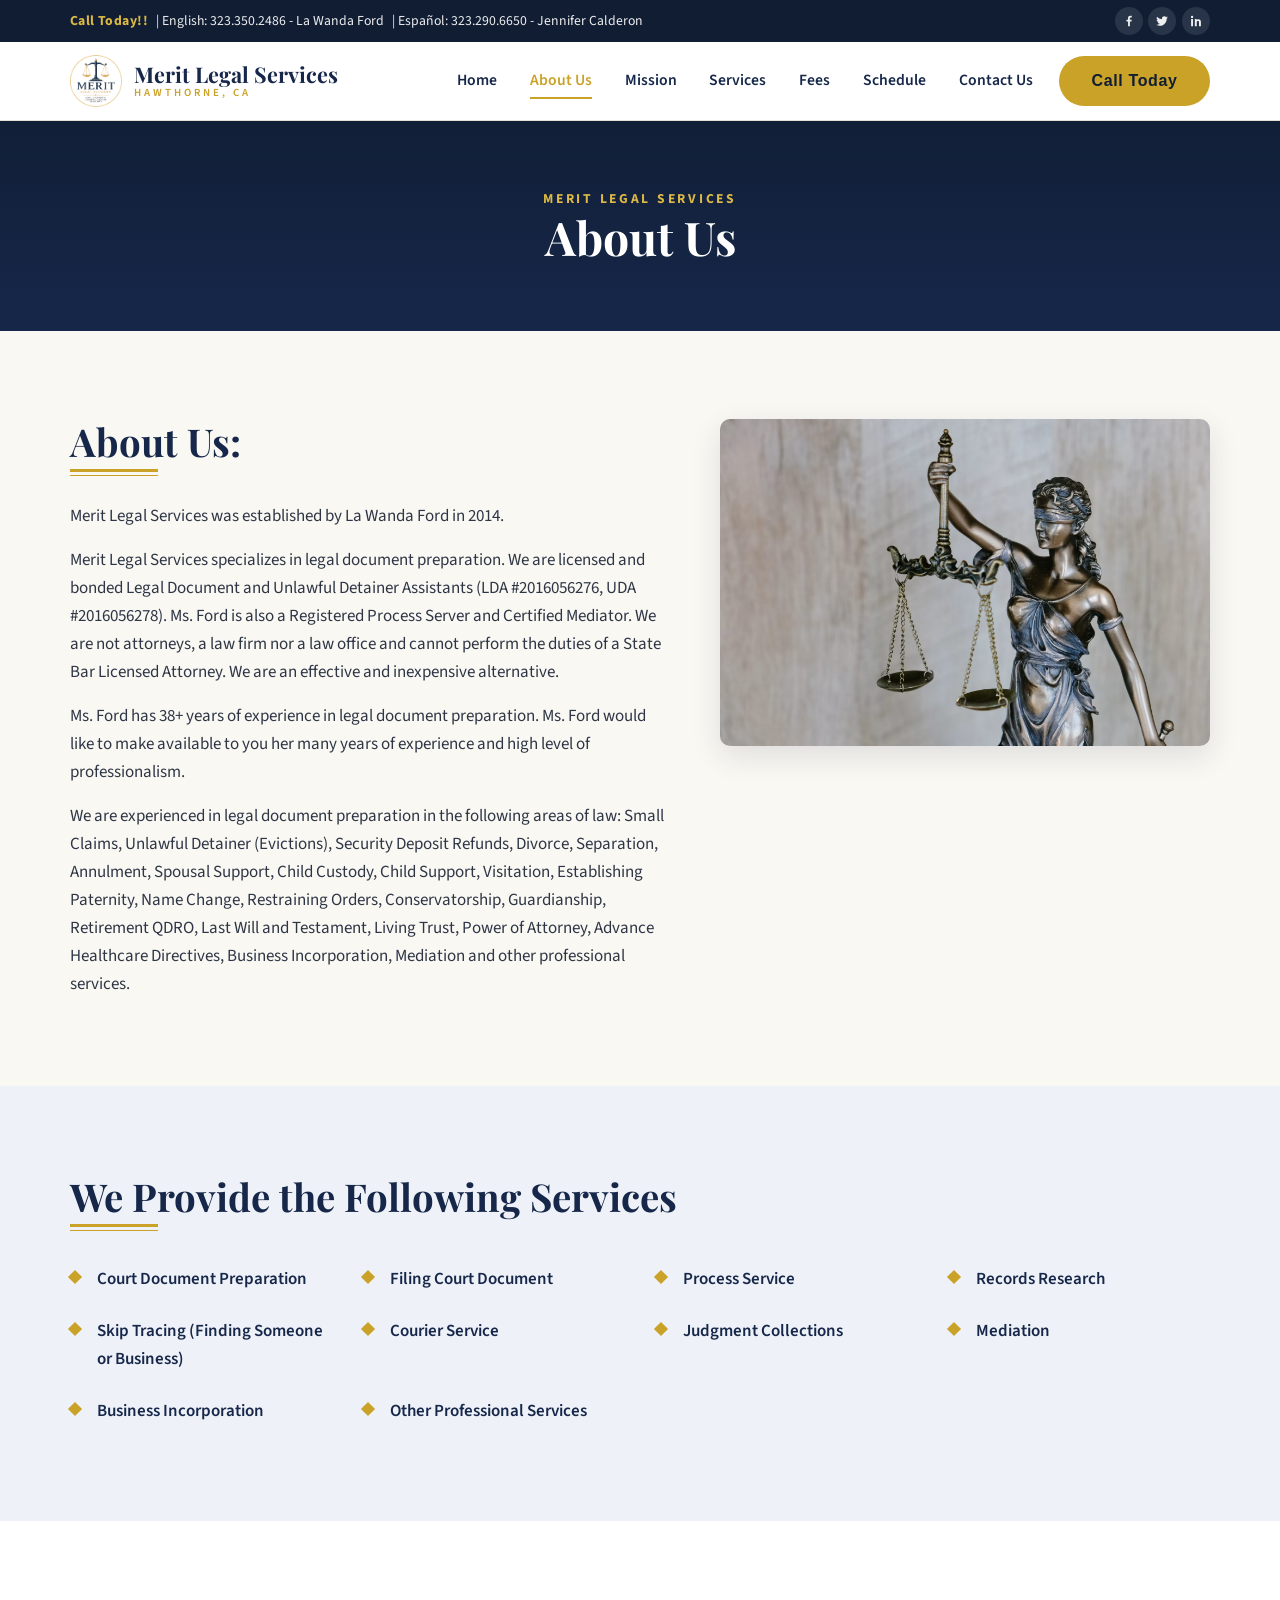
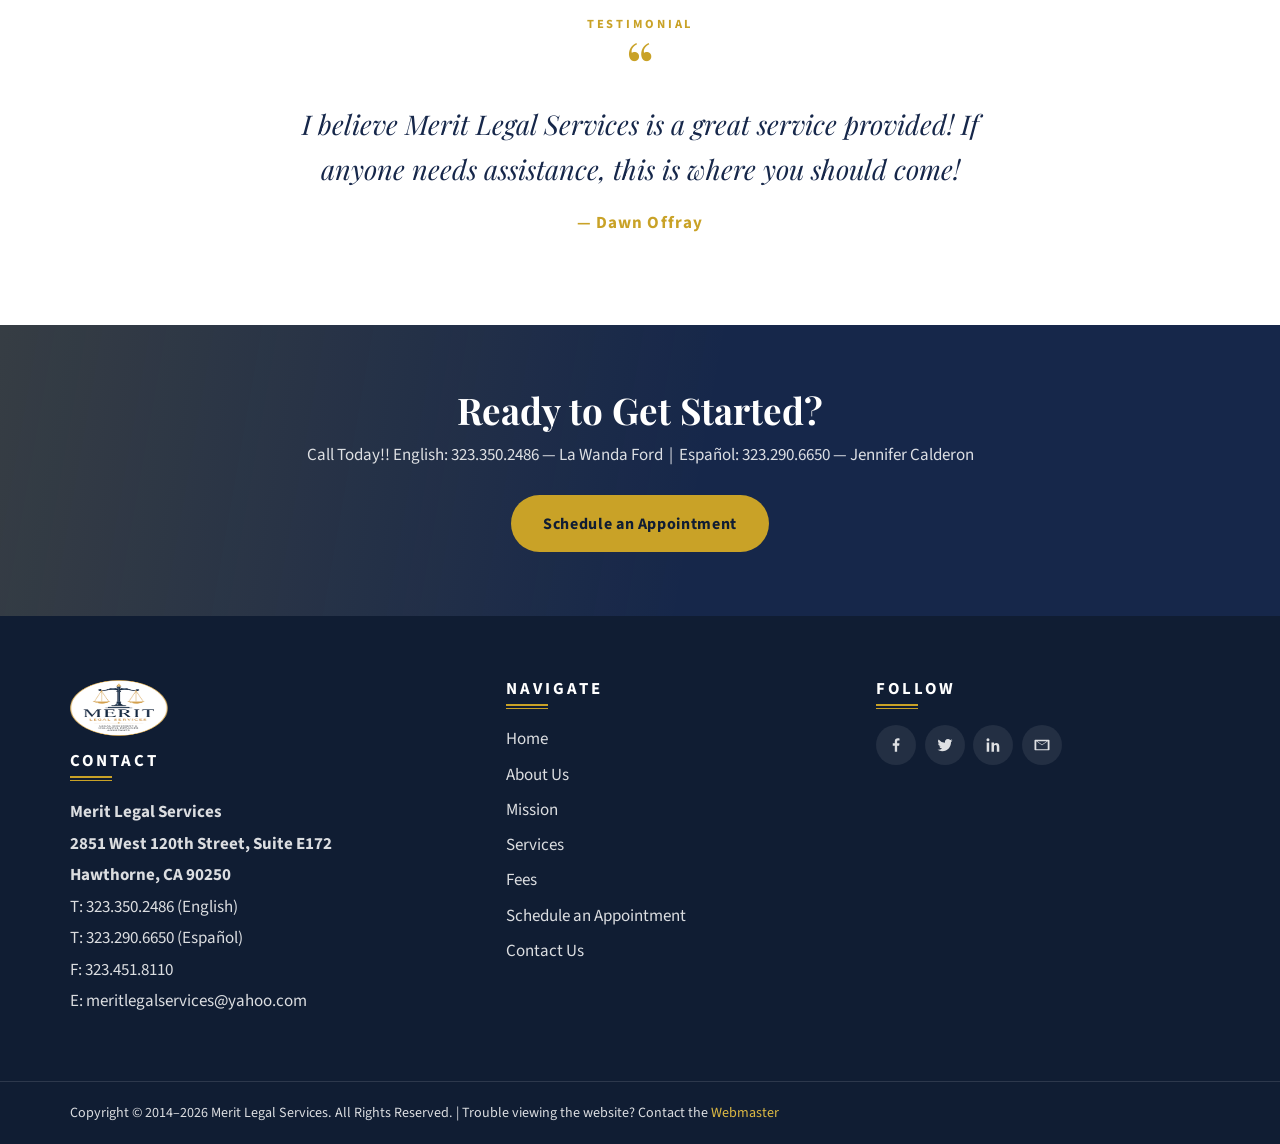
==== about-us.html @ 468475e6 "Add files via upload" ====
<!DOCTYPE html>
<html lang="en">
<head>
  <meta charset="UTF-8">
  <meta name="viewport" content="width=device-width, initial-scale=1.0">
  <title>About Us | Merit Legal Services</title>
  <meta name="description" content="Established by La Wanda Ford in 2014, Merit Legal Services specializes in legal document preparation as licensed and bonded Legal Document and Unlawful Detainer Assistants in Hawthorne, CA.">
  <link rel="canonical" href="https://www.meritlegalservices.com/about-us.html">
  <meta name="theme-color" content="#16274a">

  <!-- Open Graph / social sharing -->
  <meta property="og:type" content="website">
  <meta property="og:site_name" content="Merit Legal Services">
  <meta property="og:title" content="About Us | Merit Legal Services">
  <meta property="og:description" content="Established by La Wanda Ford in 2014, Merit Legal Services specializes in legal document preparation as licensed and bonded Legal Document and Unlawful Detainer Assistants in Hawthorne, CA.">
  <meta property="og:url" content="https://www.meritlegalservices.com/about-us.html">
  <meta property="og:image" content="https://www.meritlegalservices.com/assets/images/logo.png">
  <meta name="twitter:card" content="summary">
  <meta name="twitter:title" content="About Us | Merit Legal Services">
  <meta name="twitter:description" content="Established by La Wanda Ford in 2014, Merit Legal Services specializes in legal document preparation as licensed and bonded Legal Document and Unlawful Detainer Assistants in Hawthorne, CA.">
  <meta name="twitter:image" content="https://www.meritlegalservices.com/assets/images/logo.png">

  <!-- Icons -->
  <link rel="icon" type="image/png" href="assets/images/favicon.png">
  <link rel="apple-touch-icon" href="assets/images/apple-touch-icon.png">

  <!-- Fonts & styles -->
  <link rel="preconnect" href="https://fonts.googleapis.com">
  <link rel="preconnect" href="https://fonts.gstatic.com" crossorigin>
  <link href="https://fonts.googleapis.com/css2?family=Playfair+Display:ital,wght@0,600;0,700;1,600&amp;family=Source+Sans+3:wght@400;600;700&amp;display=swap" rel="stylesheet">
  <link rel="stylesheet" href="css/style.css">
</head>
<body>
  <a class="skip-link" href="#main">Skip to main content</a>

  <!-- ======= Top bar ======= -->
  <div class="topbar">
    <div class="container">
      <div class="topbar-call">
        <strong>Call Today!!</strong>
        <span>| English: <a href="tel:+13233502486">323.350.2486</a> - La Wanda Ford</span>
        <span>| Espa&ntilde;ol: <a href="tel:+13232906650">323.290.6650</a> - Jennifer Calderon</span>
      </div>
      <div class="topbar-social">
        <a href="https://www.facebook.com/meritlegalservices" target="_blank" rel="noopener" aria-label="Facebook">
          <svg viewBox="0 0 24 24" aria-hidden="true"><path d="M13.5 21v-8h2.7l.4-3.2h-3.1V7.7c0-.9.3-1.6 1.7-1.6h1.5V3.2c-.3 0-1.2-.2-2.3-.2-2.4 0-4 1.4-4 4.1v2.7H7.7V13h2.7v8h3.1z"/></svg>
        </a>
        <a href="https://twitter.com/MeritLegalServ" target="_blank" rel="noopener" aria-label="Twitter">
          <svg viewBox="0 0 24 24" aria-hidden="true"><path d="M22 5.9c-.7.3-1.5.6-2.3.7.8-.5 1.5-1.3 1.8-2.3-.8.5-1.7.8-2.6 1a4.1 4.1 0 0 0-7 3.7A11.6 11.6 0 0 1 3.4 4.7a4.1 4.1 0 0 0 1.3 5.5c-.7 0-1.3-.2-1.9-.5v.1c0 2 1.4 3.6 3.3 4a4.1 4.1 0 0 1-1.8.1 4.1 4.1 0 0 0 3.8 2.8A8.2 8.2 0 0 1 2 18.4a11.6 11.6 0 0 0 6.3 1.8c7.5 0 11.7-6.3 11.7-11.7v-.5c.8-.6 1.5-1.3 2-2.1z"/></svg>
        </a>
        <a href="https://www.linkedin.com/pub/merit-legal-services-inc/91/42/250" target="_blank" rel="noopener" aria-label="LinkedIn">
          <svg viewBox="0 0 24 24" aria-hidden="true"><path d="M6.9 8.6H3.6V21h3.3V8.6zM5.3 3a2 2 0 1 0 0 4 2 2 0 0 0 0-4zM20.4 13.9c0-3.2-1.7-4.7-4-4.7-1.8 0-2.7 1-3.1 1.7V8.6H10V21h3.3v-6.5c0-1.5.7-2.4 2-2.4 1.2 0 1.8.8 1.8 2.4V21h3.3v-7.1z"/></svg>
        </a>
      </div>
    </div>
  </div>
  <!-- ======= Header / Nav ======= -->
  <header class="site-header">
    <div class="container nav-wrap">
      <a class="brand" href="index.html">
        <img src="assets/images/logo.png" alt="Merit Legal Services logo" width="49" height="50">
        <span class="brand-name">Merit Legal Services<span>Hawthorne, CA</span></span>
      </a>
      <button class="nav-toggle" aria-expanded="false" aria-controls="site-nav" aria-label="Open menu">
        <span class="bar"></span><span class="bar"></span><span class="bar"></span>
      </button>
      <nav class="main-nav" id="site-nav" aria-label="Main navigation">
        <ul>
          <li><a href="index.html">Home</a></li>
          <li><a href="about-us.html" class="active" aria-current="page">About Us</a></li>
          <li><a href="mission.html">Mission</a></li>
          <li><a href="services.html">Services</a></li>
          <li><a href="merit-legal-services.html">Fees</a></li>
          <li><a href="schedule.html">Schedule</a></li>
          <li><a href="contact-us.html">Contact Us</a></li>
          <li><button class="btn btn-gold nav-cta" data-open-modal="call-modal" type="button">Call Today</button></li>
        </ul>
      </nav>
    </div>
    <div class="nav-scrim" aria-hidden="true"></div>
  </header>

  <main id="main">
    <section class="page-hero">
      <div class="container">
        <p class="crumb">Merit Legal Services</p>
        <h1>About Us</h1>
      </div>
    </section>

    <section class="section">
      <div class="container split">
        <div class="content reveal">
          <h2 class="section-title">About Us:</h2>
          <p>Merit Legal Services was established by La Wanda Ford in 2014.</p>
          <p>Merit Legal Services specializes in legal document preparation. We are licensed and bonded Legal Document and Unlawful Detainer Assistants (LDA #2016056276, UDA #2016056278). Ms. Ford is also a Registered Process Server and Certified Mediator. We are not attorneys, a law firm nor a law office and cannot perform the duties of a State Bar Licensed Attorney. We are an effective and inexpensive alternative.</p>
          <p>Ms. Ford has 38+ years of experience in legal document preparation. Ms. Ford would like to make available to you her many years of experience and high level of professionalism.</p>
          <p>We are experienced in legal document preparation in the following areas of law: Small Claims, Unlawful Detainer (Evictions), Security Deposit Refunds, Divorce, Separation, Annulment, Spousal Support, Child Custody, Child Support, Visitation, Establishing Paternity, Name Change, Restraining Orders, Conservatorship, Guardianship, Retirement QDRO, Last Will and Testament, Living Trust, Power of Attorney, Advance Healthcare Directives, Business Incorporation, Mediation and other professional services.</p>
        </div>
        <div class="split-media reveal">
          <img src="assets/images/coverimage.avif" alt="Merit Legal Services office" loading="lazy">
        </div>
      </div>
    </section>

    <section class="section tinted">
      <div class="container reveal">
        <h2 class="section-title">We Provide the Following Services</h2>
        <ul class="service-list">
          <li>Court Document Preparation</li>
          <li>Filing Court Document</li>
          <li>Process Service</li>
          <li>Records Research</li>
          <li>Skip Tracing (Finding Someone or Business)</li>
          <li>Courier Service</li>
          <li>Judgment Collections</li>
          <li>Mediation</li>
          <li>Business Incorporation</li>
          <li>Other Professional Services</li>
        </ul>
      </div>
    </section>

    <section class="section white">
      <div class="container">
        <div class="testimonial reveal">
          <span class="eyebrow">Testimonial</span>
          <span class="quote-mark" aria-hidden="true">&ldquo;</span>
          <blockquote>I believe Merit Legal Services is a great service provided! If anyone needs assistance, this is where you should come!</blockquote>
          <cite>&mdash; Dawn Offray</cite>
        </div>
      </div>
    </section>

    <section class="cta-band">
      <div class="container reveal">
        <h2>Ready to Get Started?</h2>
        <p>Call Today!! English: 323.350.2486 &mdash; La Wanda Ford &nbsp;|&nbsp; Espa&ntilde;ol: 323.290.6650 &mdash; Jennifer Calderon</p>
        <a class="btn btn-gold" href="schedule.html">Schedule an Appointment</a>
      </div>
    </section>
  </main>

  <!-- ======= Footer ======= -->
  <footer class="site-footer">
    <div class="container footer-main">
      <div class="footer-brand">
        <img src="assets/images/logo.png" alt="Merit Legal Services logo" loading="lazy" width="98" height="100">
        <h3>Contact</h3>
        <address>
          <strong>Merit Legal Services<br>
          2851 West 120th Street, Suite E172<br>
          Hawthorne, CA 90250</strong><br>
          T: <a href="tel:+13233502486">323.350.2486</a> (English)<br>
          T: <a href="tel:+13232906650">323.290.6650</a> (Espa&ntilde;ol)<br>
          F: 323.451.8110<br>
          E: <a href="mailto:meritlegalservices@yahoo.com">meritlegalservices@yahoo.com</a>
        </address>
      </div>
      <div class="footer-nav">
        <h3>Navigate</h3>
        <ul>
          <li><a href="index.html">Home</a></li>
          <li><a href="about-us.html">About Us</a></li>
          <li><a href="mission.html">Mission</a></li>
          <li><a href="services.html">Services</a></li>
          <li><a href="merit-legal-services.html">Fees</a></li>
          <li><a href="schedule.html">Schedule an Appointment</a></li>
          <li><a href="contact-us.html">Contact Us</a></li>
        </ul>
      </div>
      <div>
        <h3>Follow</h3>
        <div class="footer-social">
          <a href="https://www.facebook.com/meritlegalservices" target="_blank" rel="noopener" aria-label="Facebook">
            <svg viewBox="0 0 24 24" aria-hidden="true"><path d="M13.5 21v-8h2.7l.4-3.2h-3.1V7.7c0-.9.3-1.6 1.7-1.6h1.5V3.2c-.3 0-1.2-.2-2.3-.2-2.4 0-4 1.4-4 4.1v2.7H7.7V13h2.7v8h3.1z"/></svg>
          </a>
          <a href="https://twitter.com/MeritLegalServ" target="_blank" rel="noopener" aria-label="Twitter">
            <svg viewBox="0 0 24 24" aria-hidden="true"><path d="M22 5.9c-.7.3-1.5.6-2.3.7.8-.5 1.5-1.3 1.8-2.3-.8.5-1.7.8-2.6 1a4.1 4.1 0 0 0-7 3.7A11.6 11.6 0 0 1 3.4 4.7a4.1 4.1 0 0 0 1.3 5.5c-.7 0-1.3-.2-1.9-.5v.1c0 2 1.4 3.6 3.3 4a4.1 4.1 0 0 1-1.8.1 4.1 4.1 0 0 0 3.8 2.8A8.2 8.2 0 0 1 2 18.4a11.6 11.6 0 0 0 6.3 1.8c7.5 0 11.7-6.3 11.7-11.7v-.5c.8-.6 1.5-1.3 2-2.1z"/></svg>
          </a>
          <a href="https://www.linkedin.com/pub/merit-legal-services-inc/91/42/250" target="_blank" rel="noopener" aria-label="LinkedIn">
            <svg viewBox="0 0 24 24" aria-hidden="true"><path d="M6.9 8.6H3.6V21h3.3V8.6zM5.3 3a2 2 0 1 0 0 4 2 2 0 0 0 0-4zM20.4 13.9c0-3.2-1.7-4.7-4-4.7-1.8 0-2.7 1-3.1 1.7V8.6H10V21h3.3v-6.5c0-1.5.7-2.4 2-2.4 1.2 0 1.8.8 1.8 2.4V21h3.3v-7.1z"/></svg>
          </a>
          <a href="mailto:meritlegalservices@yahoo.com" aria-label="Email">
            <svg viewBox="0 0 24 24" aria-hidden="true"><path d="M3 5h18a1 1 0 0 1 1 1v12a1 1 0 0 1-1 1H3a1 1 0 0 1-1-1V6a1 1 0 0 1 1-1zm9 7.3L4.4 7v10.6h15.2V7L12 12.3zM5.6 7l6.4 4.4L18.4 7H5.6z"/></svg>
          </a>
        </div>
      </div>
    </div>
    <div class="footer-bottom">
      <div class="container">
        <p>Copyright &copy; 2014&ndash;<span data-current-year>2026</span> Merit Legal Services. All Rights Reserved. |
           Trouble viewing the website? Contact the <a href="mailto:meritlegalservices.webmaster@gmail.com">Webmaster</a></p>
      </div>
    </div>
  </footer>
  <!-- ======= Call Today pop-up ======= -->
  <div class="modal-overlay" id="call-modal" role="dialog" aria-modal="true" aria-labelledby="call-title" aria-hidden="true">
    <div class="modal">
      <button class="modal-close" data-close-modal type="button" aria-label="Close">&times;</button>
      <span class="eyebrow">Call Today!!</span>
      <h2 id="call-title">Speak With Us Now</h2>
      <p>Providing unprecedented legal services to individuals, businesses and corporations.</p>
      <ul class="modal-phones">
        <li><a href="tel:+13233502486">323.350.2486</a><small>English &mdash; La Wanda Ford</small></li>
        <li><a href="tel:+13232906650">323.290.6650</a><small>Espa&ntilde;ol &mdash; Jennifer Calderon</small></li>
      </ul>
      <div class="modal-actions">
        <a class="btn btn-navy" href="schedule.html">Schedule an Appointment</a>
        <button class="btn btn-gold" data-close-modal type="button">Close</button>
      </div>
    </div>
  </div>
  <button class="back-to-top" type="button" aria-label="Back to top">&uarr;</button>

  <script src="js/script.js"></script>
</body>
</html>
---- css/style.css ----
/* ==========================================================================
   Merit Legal Services — Modern Responsive Stylesheet
   Palette lives in :root — adjust the variables below to fine-tune
   the brand colors in one place.
   ========================================================================== */

:root {
  /* Brand palette */
  --navy-900: #101d33;   /* darkest navy — footer, hero overlay */
  --navy-800: #16274a;   /* primary navy — header, headings */
  --navy-700: #1f3560;   /* hover navy */
  --gold-500: #c9a227;   /* brand gold — accents, buttons */
  --gold-400: #dcb944;   /* gold hover */
  --ivory:    #faf8f3;   /* page background */
  --white:    #ffffff;
  --ink:      #2e3646;   /* body text */
  --ink-soft: #5b6577;   /* secondary text */
  --line:     #e3e0d6;   /* hairline borders */
  --blue-tint:#eef2f8;   /* soft panel background */

  /* Type */
  --font-display: "Playfair Display", Georgia, "Times New Roman", serif;
  --font-body: "Source Sans 3", "Segoe UI", Tahoma, Arial, sans-serif;

  /* Layout */
  --container: 1140px;
  --radius: 10px;
  --shadow-sm: 0 1px 3px rgba(16, 29, 51, 0.10);
  --shadow-md: 0 10px 30px rgba(16, 29, 51, 0.12);
  --shadow-lg: 0 24px 60px rgba(16, 29, 51, 0.22);
  --topbar-h: 42px;
  --header-h: 78px;
}

/* ---------- Reset & base ---------- */
*, *::before, *::after { box-sizing: border-box; margin: 0; padding: 0; }

html { scroll-behavior: smooth; }

body {
  font-family: var(--font-body);
  font-size: 1.0625rem;
  line-height: 1.65;
  color: var(--ink);
  background: var(--ivory);
  -webkit-font-smoothing: antialiased;
}

img { max-width: 100%; display: block; }

a { color: var(--navy-800); text-decoration: none; transition: color .2s ease; }
a:hover { color: var(--gold-500); }

:focus-visible {
  outline: 3px solid var(--gold-500);
  outline-offset: 2px;
  border-radius: 3px;
}

.container {
  width: min(100% - 2.5rem, var(--container));
  margin-inline: auto;
}

.skip-link {
  position: absolute; left: -9999px; top: 0;
  background: var(--gold-500); color: var(--navy-900);
  padding: .6rem 1rem; font-weight: 700; z-index: 200;
}
.skip-link:focus { left: 0; }

/* ---------- Typography ---------- */
h1, h2, h3 { font-family: var(--font-display); color: var(--navy-800); line-height: 1.15; }

.eyebrow {
  display: inline-block;
  font-size: .78rem;
  font-weight: 700;
  letter-spacing: .22em;
  text-transform: uppercase;
  color: var(--gold-500);
  margin-bottom: .75rem;
}

/* Signature "ledger rule" — double gold rule under section headings,
   echoing the ruled lines of a legal document */
.section-title {
  font-size: clamp(1.7rem, 3.5vw, 2.4rem);
  padding-bottom: .8rem;
  position: relative;
  margin-bottom: 1.6rem;
}
.section-title::after {
  content: "";
  position: absolute;
  left: 0; bottom: 0;
  width: 88px; height: 7px;
  border-top: 3px solid var(--gold-500);
  border-bottom: 1px solid var(--gold-500);
}
.section-title.centered { text-align: center; }
.section-title.centered::after { left: 50%; transform: translateX(-50%); }

/* ---------- Buttons ---------- */
.btn {
  display: inline-block;
  font-weight: 700;
  letter-spacing: .04em;
  padding: .85rem 1.9rem;
  border-radius: 999px;
  border: 2px solid transparent;
  cursor: pointer;
  transition: background .2s ease, color .2s ease, transform .15s ease, box-shadow .2s ease;
  font-size: 1rem;
}
.btn:active { transform: translateY(1px); }

.btn-gold {
  background: var(--gold-500);
  color: var(--navy-900);
}
.btn-gold:hover { background: var(--gold-400); color: var(--navy-900); box-shadow: var(--shadow-md); }

.btn-outline {
  background: transparent;
  color: var(--white);
  border-color: rgba(255,255,255,.65);
}
.btn-outline:hover { background: var(--white); color: var(--navy-800); }

.btn-navy {
  background: var(--navy-800);
  color: var(--white);
}
.btn-navy:hover { background: var(--navy-700); color: var(--white); box-shadow: var(--shadow-md); }

/* ---------- Top bar ---------- */
.topbar {
  background: var(--navy-900);
  color: rgba(255,255,255,.92);
  font-size: .86rem;
  min-height: var(--topbar-h);
  display: flex;
  align-items: center;
  position: relative;
  z-index: 60;
}
.topbar .container {
  display: flex;
  align-items: center;
  justify-content: space-between;
  gap: 1rem;
  flex-wrap: wrap;
  padding-block: .3rem;
}
.topbar-call { display: flex; align-items: center; gap: .5rem; flex-wrap: wrap; }
.topbar-call strong { color: var(--gold-400); letter-spacing: .03em; }
.topbar a { color: rgba(255,255,255,.92); }
.topbar a:hover { color: var(--gold-400); }
.topbar-social { display: flex; align-items: center; gap: .35rem; }
.topbar-social a {
  display: inline-flex; align-items: center; justify-content: center;
  width: 28px; height: 28px; border-radius: 50%;
  background: rgba(255,255,255,.10);
  transition: background .2s ease, transform .2s ease;
}
.topbar-social a:hover { background: var(--gold-500); color: var(--navy-900); transform: translateY(-2px); }
.topbar-social svg { width: 14px; height: 14px; fill: currentColor; }

/* ---------- Header / navigation ---------- */
.site-header {
  position: sticky;
  top: 0;
  z-index: 50;
  background: var(--white);
  border-bottom: 1px solid var(--line);
  transition: box-shadow .25s ease;
}
.site-header.is-scrolled { box-shadow: var(--shadow-md); }

.nav-wrap {
  display: flex;
  align-items: center;
  justify-content: space-between;
  min-height: var(--header-h);
  gap: 1rem;
}

.brand {
  display: flex;
  align-items: center;
  gap: .75rem;
}
.brand img { height: 52px; width: auto; }
.brand-name {
  font-family: var(--font-display);
  font-weight: 700;
  font-size: 1.35rem;
  color: var(--navy-800);
  line-height: 1.1;
}
.brand-name span { display: block; font-family: var(--font-body); font-size: .68rem; font-weight: 600; letter-spacing: .28em; text-transform: uppercase; color: var(--gold-500); }

.main-nav ul {
  list-style: none;
  display: flex;
  align-items: center;
  gap: .25rem;
}
.main-nav a {
  display: block;
  padding: .55rem .9rem;
  font-weight: 600;
  font-size: .98rem;
  border-radius: 6px;
  color: var(--navy-800);
}
.main-nav a:hover { background: var(--blue-tint); color: var(--navy-800); }
.main-nav a.active {
  color: var(--gold-500);
  position: relative;
}
.main-nav a.active::after {
  content: "";
  position: absolute;
  left: .9rem; right: .9rem; bottom: .25rem;
  height: 2px;
  background: var(--gold-500);
}
.nav-cta { margin-left: .5rem; }

.nav-toggle {
  display: none;
  background: none;
  border: 0;
  cursor: pointer;
  padding: .5rem;
}
.nav-toggle .bar {
  display: block;
  width: 26px; height: 3px;
  background: var(--navy-800);
  border-radius: 2px;
  margin: 5px 0;
  transition: transform .25s ease, opacity .25s ease;
}
.nav-toggle[aria-expanded="true"] .bar:nth-child(1) { transform: translateY(8px) rotate(45deg); }
.nav-toggle[aria-expanded="true"] .bar:nth-child(2) { opacity: 0; }
.nav-toggle[aria-expanded="true"] .bar:nth-child(3) { transform: translateY(-8px) rotate(-45deg); }

/* ---------- Hero ---------- */
.hero {
background:linear-gradient(135deg,rgba(24,60,90,.92),rgba(47,99,137,.82)),
url('https://images.unsplash.com/photo-1589829545856-d10d557cf95f?auto=format&fit=crop&w=1800&q=80') center/cover;
min-height:560px;
color:#fff;
display:grid;
place-items:center;
text-align:center;
padding:6rem 5%;
}

/*.hero {
  position: relative;
  color: var(--white);
  background:
    linear-gradient(rgba(16,29,51,.82), rgba(22,39,74,.88)),
    radial-gradient(1200px 500px at 80% -10%, rgba(201,162,39,.35),transparent 60%), 
    var(--navy-800), url("https://raw.githubusercontent.com/mikevignery/meritlegalservices_v2/refs/heads/main/coverimage.avif");
  overflow: hidden;
}*/
.hero::before {
  content: "";
  position: absolute; inset: 0;
  background-image: repeating-linear-gradient(90deg, rgba(255,255,255,.03) 0 1px, transparent 1px 120px);
  pointer-events: none;
}
.hero-inner {
  padding: clamp(4rem, 9vw, 7.5rem) 0;
  text-align: center;
  position: relative;
}
.hero h1 {
  color: var(--white);
  font-size: clamp(2.1rem, 5vw, 3.6rem);
  margin-bottom: 1rem;
}
.hero h1 em { font-style: italic; color: var(--gold-400); }
.hero p.lead {
  font-size: clamp(1.05rem, 2vw, 1.3rem);
  color: rgba(255,255,255,.88);
  max-width: 46ch;
  margin: 0 auto 2rem;
}
.hero-actions { display: flex; gap: .9rem; justify-content: center; flex-wrap: wrap; }

/* Page hero (interior pages) */
.page-hero {
  background:
    linear-gradient(rgba(16,29,51,.85), rgba(22,39,74,.9)),
    var(--navy-800);
  color: var(--white);
  padding: clamp(2.6rem, 6vw, 4.2rem) 0;
  text-align: center;
}
.page-hero h1 { color: var(--white); font-size: clamp(1.9rem, 4vw, 2.9rem); }
.page-hero .crumb { color: var(--gold-400); font-size: .85rem; letter-spacing: .2em; text-transform: uppercase; font-weight: 700; }

/* ---------- Sections ---------- */
.section { padding: clamp(3rem, 7vw, 5.5rem) 0; }
.section.tinted { background: var(--blue-tint); }
.section.white { background: var(--white); }

/* Home feature cards */
.card-grid {
  display: grid;
  grid-template-columns: repeat(auto-fit, minmax(280px, 1fr));
  gap: 1.6rem;
}
.card {
  background: var(--white);
  border: 1px solid var(--line);
  border-top: 4px solid var(--gold-500);
  border-radius: var(--radius);
  overflow: hidden;
  box-shadow: var(--shadow-sm);
  display: flex;
  flex-direction: column;
  transition: transform .25s ease, box-shadow .25s ease;
}
.card:hover { transform: translateY(-6px); box-shadow: var(--shadow-md); }
.card-media { aspect-ratio: 16 / 10; overflow: hidden; background: var(--blue-tint); }
.card-media img { width: 100%; height: 100%; object-fit: cover; transition: transform .4s ease; }
.card:hover .card-media img { transform: scale(1.05); }
.card-body { padding: 1.5rem 1.5rem 1.7rem; display: flex; flex-direction: column; gap: .7rem; flex: 1; }
.card-body h3 { font-size: 1.35rem; }
.card-body p { color: var(--ink-soft); flex: 1; }
.card-link { font-weight: 700; color: var(--gold-500); align-self: flex-start; }
.card-link:hover { color: var(--navy-800); }

/* Two-column content (image + text) */
.split {
  display: grid;
  grid-template-columns: 1.1fr .9fr;
  gap: clamp(1.8rem, 4vw, 3.5rem);
  align-items: start;
}
.split.reverse { grid-template-columns: .9fr 1.1fr; }
.split-media img {
  border-radius: var(--radius);
  box-shadow: var(--shadow-md);
  width: 100%;
}
.split-media { position: sticky; top: calc(var(--header-h) + 1.5rem); }

.content p + p { margin-top: 1rem; }
.content strong { color: var(--navy-800); }

/* Services list */
.service-list {
  display: grid;
  grid-template-columns: repeat(auto-fit, minmax(240px, 1fr));
  gap: .5rem 2rem;
  list-style: none;
  margin-top: 1.2rem;
}
.service-list li {
  position: relative;
  padding: .5rem 0 .5rem 1.7rem;
  /*border-bottom: 1px dashed var(--line);*/
  font-weight: 600;
  color: var(--navy-800);
}
.service-list li::before {
  content: "";
  position: absolute;
  left: 0; top: .95rem;
  width: 10px; height: 10px;
  background: var(--gold-500);
  transform: rotate(45deg);
}

/* Areas of law chips */
.chip-list { display: flex; flex-wrap: wrap; gap: .5rem; margin-top: 1.2rem; list-style: none; }
.chip-list li {
  background: var(--white);
  border: 1px solid var(--line);
  border-radius: 999px;
  padding: .35rem .9rem;
  font-size: .9rem;
  font-weight: 600;
  color: var(--navy-800);
}

/* Disclaimer band */
.disclaimer {
  background: var(--navy-900);
  color: rgba(255,255,255,.9);
  padding: 2.2rem 0;
}
.disclaimer .container {
  display: flex;
  gap: 1.2rem;
  align-items: flex-start;
}
.disclaimer svg { flex: 0 0 34px; width: 34px; height: 34px; fill: var(--gold-400); margin-top: .2rem; }
.disclaimer p { font-size: .98rem; max-width: 385ch; }

/* Testimonial */
.testimonial {
  text-align: center;
  max-width: 760px;
  margin-inline: auto;
}
.testimonial .quote-mark {
  font-family: var(--font-display);
  font-size: 4.5rem;
  line-height: .5;
  color: var(--gold-500);
  display: block;
  margin-bottom: 1.2rem;
}
.testimonial blockquote {
  font-family: var(--font-display);
  font-size: clamp(1.25rem, 2.6vw, 1.7rem);
  font-style: italic;
  color: var(--navy-800);
  margin-bottom: 1.1rem;
}
.testimonial cite { font-style: normal; font-weight: 700; color: var(--gold-500); letter-spacing: .06em; }

/* ---------- Fees table ---------- */
.fees-note {
  background: #fdf6e0;
  border: 1px solid var(--gold-500);
  border-radius: var(--radius);
  padding: 1rem 1.3rem;
  font-weight: 600;
  color: var(--navy-800);
  margin-top: 1.6rem;
  text-align: center;
}
.fees-table-wrap { overflow-x: auto; border-radius: var(--radius); box-shadow: var(--shadow-sm); }
.fees-table {
  width: 100%;
  border-collapse: collapse;
  background: var(--white);
  min-width: 620px;
}
.fees-table th {
  background: var(--navy-800);
  color: var(--white);
  font-family: var(--font-display);
  font-size: 1.1rem;
  letter-spacing: .06em;
  text-align: left;
  padding: 1rem 1.4rem;
}
.fees-table th:last-child { border-left: 3px solid var(--gold-500); }
.fees-table td {
  padding: 1rem 1.4rem;
  border-bottom: 1px solid var(--line);
  vertical-align: top;
}
.fees-table tbody tr:nth-child(even) { background: var(--blue-tint); }
.fees-table tbody tr:hover { background: #f5efdb; }
.fees-table td:first-child { font-weight: 700; color: var(--navy-800); width: 46%; }
.fees-table td small { display: block; font-weight: 400; color: var(--ink-soft); margin-top: .15rem; }

/* ---------- Contact page ---------- */
.contact-grid {
  display: grid;
  grid-template-columns: 1.05fr .95fr;
  gap: clamp(1.8rem, 4vw, 3rem);
  align-items: start;
}

.form-card {
  background: var(--white);
  border: 1px solid var(--line);
  border-top: 4px solid var(--gold-500);
  border-radius: var(--radius);
  box-shadow: var(--shadow-sm);
  padding: clamp(1.4rem, 3vw, 2.2rem);
}
.form-card .required-note { font-size: .85rem; color: var(--ink-soft); margin-bottom: 1.2rem; }

.form-row { display: grid; grid-template-columns: 1fr 1fr; gap: 1rem; }
.form-group { margin-bottom: 1.1rem; }
.form-group label {
  display: block;
  font-weight: 700;
  font-size: .92rem;
  color: var(--navy-800);
  margin-bottom: .35rem;
}
.form-group label .req { color: #b3261e; }
.form-group input,
.form-group select,
.form-group textarea {
  width: 100%;
  font: inherit;
  padding: .7rem .85rem;
  border: 1.5px solid var(--line);
  border-radius: 8px;
  background: var(--ivory);
  transition: border-color .2s ease, box-shadow .2s ease, background .2s ease;
}
.form-group input:focus,
.form-group select:focus,
.form-group textarea:focus {
  outline: none;
  border-color: var(--gold-500);
  background: var(--white);
  box-shadow: 0 0 0 3px rgba(201,162,39,.2);
}
.form-group textarea { min-height: 140px; resize: vertical; }
.form-group .error-msg { display: none; color: #b3261e; font-size: .84rem; margin-top: .3rem; font-weight: 600; }
.form-group.has-error input,
.form-group.has-error select,
.form-group.has-error textarea { border-color: #b3261e; }
.form-group.has-error .error-msg { display: block; }

.info-card {
  background: var(--navy-800);
  color: rgba(255,255,255,.92);
  border-radius: var(--radius);
  padding: clamp(1.4rem, 3vw, 2.2rem);
  box-shadow: var(--shadow-md);
}
.info-card h2 { color: var(--white); font-size: 1.5rem; margin-bottom: 1.1rem; }
.info-card address { font-style: normal; line-height: 1.8; margin-bottom: 1.1rem; }
.info-card ul { list-style: none; display: grid; gap: .55rem; }
.info-card li { display: flex; gap: .65rem; align-items: baseline; }
.info-card li b { color: var(--gold-400); min-width: 1.4rem; }
.info-card a { color: var(--white); text-decoration: underline; text-underline-offset: 3px; }
.info-card a:hover { color: var(--gold-400); }

.map-frame {
  margin-top: 1.6rem;
  border-radius: var(--radius);
  overflow: hidden;
  box-shadow: var(--shadow-sm);
  border: 1px solid var(--line);
}
.map-frame iframe { display: block; width: 100%; height: 300px; border: 0; }

/* ---------- CTA band ---------- */
.cta-band {
  background:
    linear-gradient(100deg, rgba(201,162,39,.18), transparent 55%),
    var(--navy-800);
  color: var(--white);
  text-align: center;
  padding: clamp(2.6rem, 6vw, 4rem) 0;
}
.cta-band h2 { color: var(--white); font-size: clamp(1.6rem, 3.4vw, 2.3rem); margin-bottom: .6rem; }
.cta-band p { color: rgba(255,255,255,.85); margin-bottom: 1.6rem; }

/* ---------- Footer ---------- */
.site-footer {
  background: var(--navy-900);
  color: rgba(255,255,255,.85);
}
.footer-main {
  display: grid;
  grid-template-columns: 1.2fr 1fr 1fr;
  gap: 2.2rem;
  padding: clamp(2.6rem, 6vw, 4rem) 0;
}
.footer-main h3 {
  color: var(--white);
  font-size: 1.05rem;
  letter-spacing: .18em;
  text-transform: uppercase;
  font-family: var(--font-body);
  font-weight: 700;
  padding-bottom: .6rem;
  margin-bottom: 1rem;
  position: relative;
}
.footer-main h3::after {
  content: "";
  position: absolute; left: 0; bottom: 0;
  width: 42px; height: 5px;
  border-top: 2px solid var(--gold-500);
  border-bottom: 1px solid var(--gold-500);
}
.footer-brand img { height: 56px; margin-bottom: 1rem; }
.footer-main address { font-style: normal; line-height: 1.85; }
.footer-main a { color: rgba(255,255,255,.85); }
.footer-main a:hover { color: var(--gold-400); }
.footer-social { display: flex; gap: .55rem; margin-top: .4rem; }
.footer-social a {
  display: inline-flex; align-items: center; justify-content: center;
  width: 40px; height: 40px; border-radius: 50%;
  background: rgba(255,255,255,.08);
  transition: background .2s ease, transform .2s ease;
}
.footer-social a:hover { background: var(--gold-500); color: var(--navy-900); transform: translateY(0/*-3*/px); }
.footer-social svg { width: 18px; height: 18px; fill: currentColor; }
.footer-nav ul { list-style: none; display: grid; gap: .45rem; }

.footer-bottom {
  border-top: 1px solid rgba(255,255,255,.12);
  padding: 1.2rem 0;
  font-size: .88rem;
}
.footer-bottom .container {
  display: flex;
  align-items: center;
  justify-content: space-between;
  gap: 1rem;
  flex-wrap: wrap;
}
.footer-bottom a { color: var(--gold-400); }
.footer-bottom a:hover { color: var(--white); }
.webmaster-credit { display: inline-flex; align-items: center; gap: .6rem; }
.webmaster-credit img { height: 34px; width: auto; }

/* ---------- Modal / pop-up ---------- */
.modal-overlay {
  position: fixed;
  inset: 0;
  background: rgba(16,29,51,.66);
  backdrop-filter: blur(3px);
  display: flex;
  align-items: center;
  justify-content: center;
  padding: 1.2rem;
  z-index: 100;
  opacity: 0;
  visibility: hidden;
  transition: opacity .25s ease, visibility .25s ease;
}
.modal-overlay.is-open { opacity: 1; visibility: visible; }

.modal {
  background: var(--white);
  border-radius: var(--radius);
  border-top: 5px solid var(--gold-500);
  box-shadow: var(--shadow-lg);
  max-width: 480px;
  width: 100%;
  padding: 2rem 2rem 2.2rem;
  position: relative;
  transform: translateY(18px) scale(.97);
  transition: transform .25s ease;
}
.modal-overlay.is-open .modal { transform: translateY(0) scale(1); }

.modal h2 { font-size: 1.55rem; margin-bottom: .6rem; }
.modal p { color: var(--ink-soft); margin-bottom: 1rem; }
.modal .modal-phones { list-style: none; display: grid; gap: .5rem; margin-bottom: 1.4rem; }
.modal .modal-phones li { font-weight: 700; color: var(--navy-800); }
.modal .modal-phones a { color: var(--gold-500); font-size: 1.15rem; }
.modal .modal-phones small { display: block; font-weight: 400; color: var(--ink-soft); }
.modal-actions { display: flex; gap: .8rem; flex-wrap: wrap; }

.modal-close {
  position: absolute;
  top: .7rem; right: .7rem;
  width: 38px; height: 38px;
  border: 0; border-radius: 50%;
  background: var(--blue-tint);
  color: var(--navy-800);
  font-size: 1.25rem;
  line-height: 1;
  cursor: pointer;
  transition: background .2s ease, color .2s ease;
}
.modal-close:hover { background: var(--gold-500); color: var(--navy-900); }

.modal.success-modal { text-align: center; }
.modal .success-icon {
  width: 64px; height: 64px;
  margin: 0 auto 1rem;
  border-radius: 50%;
  background: rgba(201,162,39,.15);
  display: flex; align-items: center; justify-content: center;
}
.modal .success-icon svg { width: 32px; height: 32px; fill: var(--gold-500); }

/* ---------- Back to top ---------- */
.back-to-top {
  position: fixed;
  right: 1.2rem; bottom: 1.2rem;
  width: 46px; height: 46px;
  border: 0; border-radius: 50%;
  background: var(--navy-800);
  color: var(--white);
  font-size: 1.2rem;
  cursor: pointer;
  box-shadow: var(--shadow-md);
  opacity: 0;
  visibility: hidden;
  transform: translateY(10px);
  transition: opacity .25s ease, visibility .25s ease, transform .25s ease, background .2s ease;
  z-index: 40;
}
.back-to-top.is-visible { opacity: 1; visibility: visible; transform: translateY(0); }
.back-to-top:hover { background: var(--gold-500); color: var(--navy-900); }

/* ---------- Scroll reveal ---------- */
.reveal {
  opacity: 0;
  transform: translateY(24px);
  transition: opacity .6s ease, transform .6s ease;
}
.reveal.is-visible { opacity: 1; transform: translateY(0); }

@media (prefers-reduced-motion: reduce) {
  html { scroll-behavior: auto; }
  *, *::before, *::after { transition-duration: .01ms !important; animation-duration: .01ms !important; }
  .reveal { opacity: 1; transform: none; }
}

/* ---------- Responsive ---------- */
@media (max-width: 980px) {
  .split, .split.reverse { grid-template-columns: 1fr; }
  .split-media { position: static; order: -1; }
  .contact-grid { grid-template-columns: 1fr; }
  .footer-main { grid-template-columns: 1fr 1fr; }
}

@media (max-width: 820px) {
  .nav-toggle { display: block; }
  .main-nav {
    position: fixed;
    top: 0; right: 0; bottom: 0;
    width: min(320px, 85vw);
    background: var(--navy-900);
    padding: calc(var(--header-h) + 1.5rem) 1.6rem 2rem;
    transform: translateX(100%);
    transition: transform .3s ease;
    z-index: 55;
    overflow-y: auto;
  }
  .main-nav.is-open { transform: translateX(0); box-shadow: var(--shadow-lg); }
  .main-nav ul { flex-direction: column; align-items: stretch; gap: .3rem; }
  .main-nav a { color: var(--white); padding: .8rem 1rem; font-size: 1.05rem; }
  .main-nav a:hover { background: rgba(255,255,255,.08); color: var(--gold-400); }
  .main-nav a.active::after { left: 1rem; right: auto; width: 34px; }
  .nav-cta { margin: .8rem 0 0; }
  .nav-toggle { position: relative; z-index: 60; }
  body.nav-open { overflow: hidden; }
  .nav-scrim {
    position: fixed; inset: 0;
    background: rgba(16,29,51,.5);
    opacity: 0; visibility: hidden;
    transition: opacity .3s ease, visibility .3s ease;
    z-index: 52;
  }
  body.nav-open .nav-scrim { opacity: 1; visibility: visible; }
}

@media (max-width: 640px) {
  .topbar .container { justify-content: center; text-align: center; }
  .form-row { grid-template-columns: 1fr; }
  .footer-main { grid-template-columns: 1fr; }
  .footer-bottom .container { justify-content: center; text-align: center; }
  .hero-actions .btn { width: 100%; }
}


/* ---------- Not-found page ---------- */
.notfound {
  min-height: 55vh;
  display: grid;
  place-content: center;
  text-align: center;
  gap: .6rem;
  padding: 4rem 0;
}
.notfound h1 { font-size: clamp(2rem, 6vw, 3.4rem); }
.notfound .btn { margin-top: 1rem; justify-self: center; }
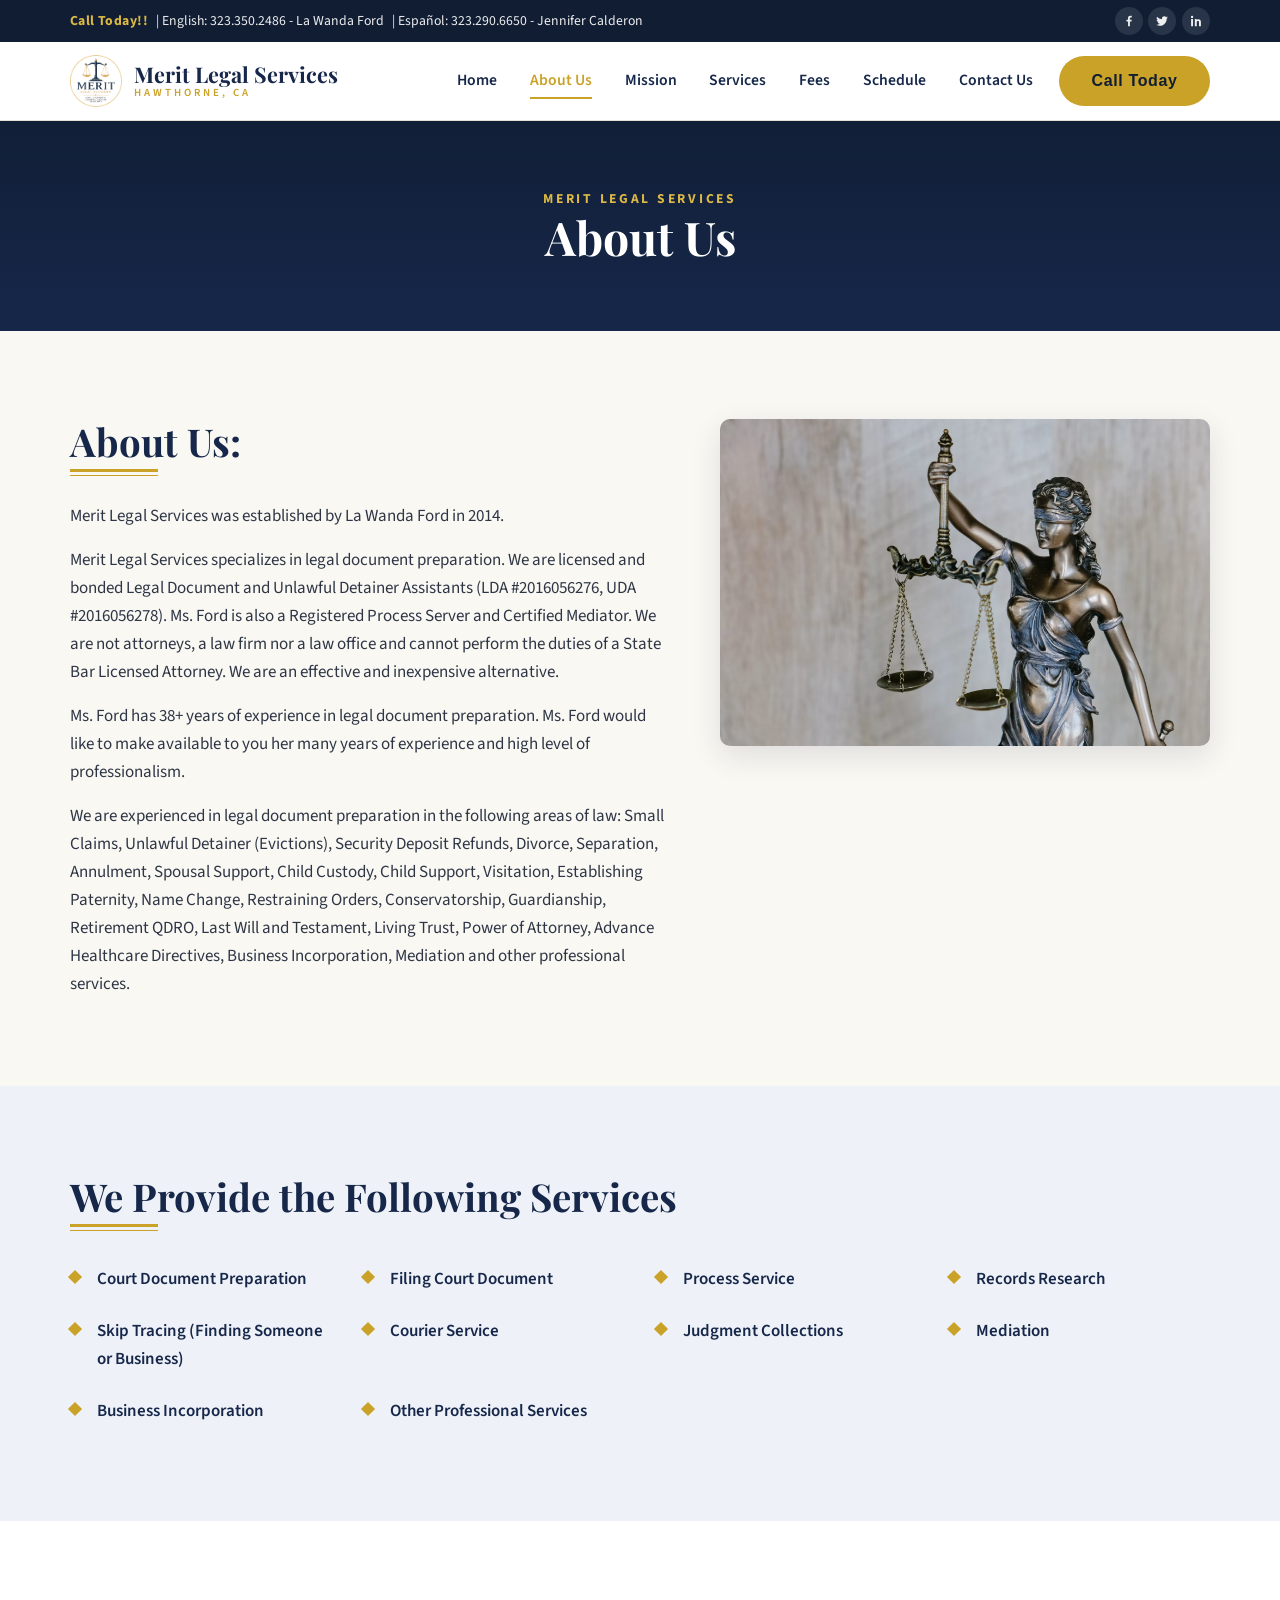
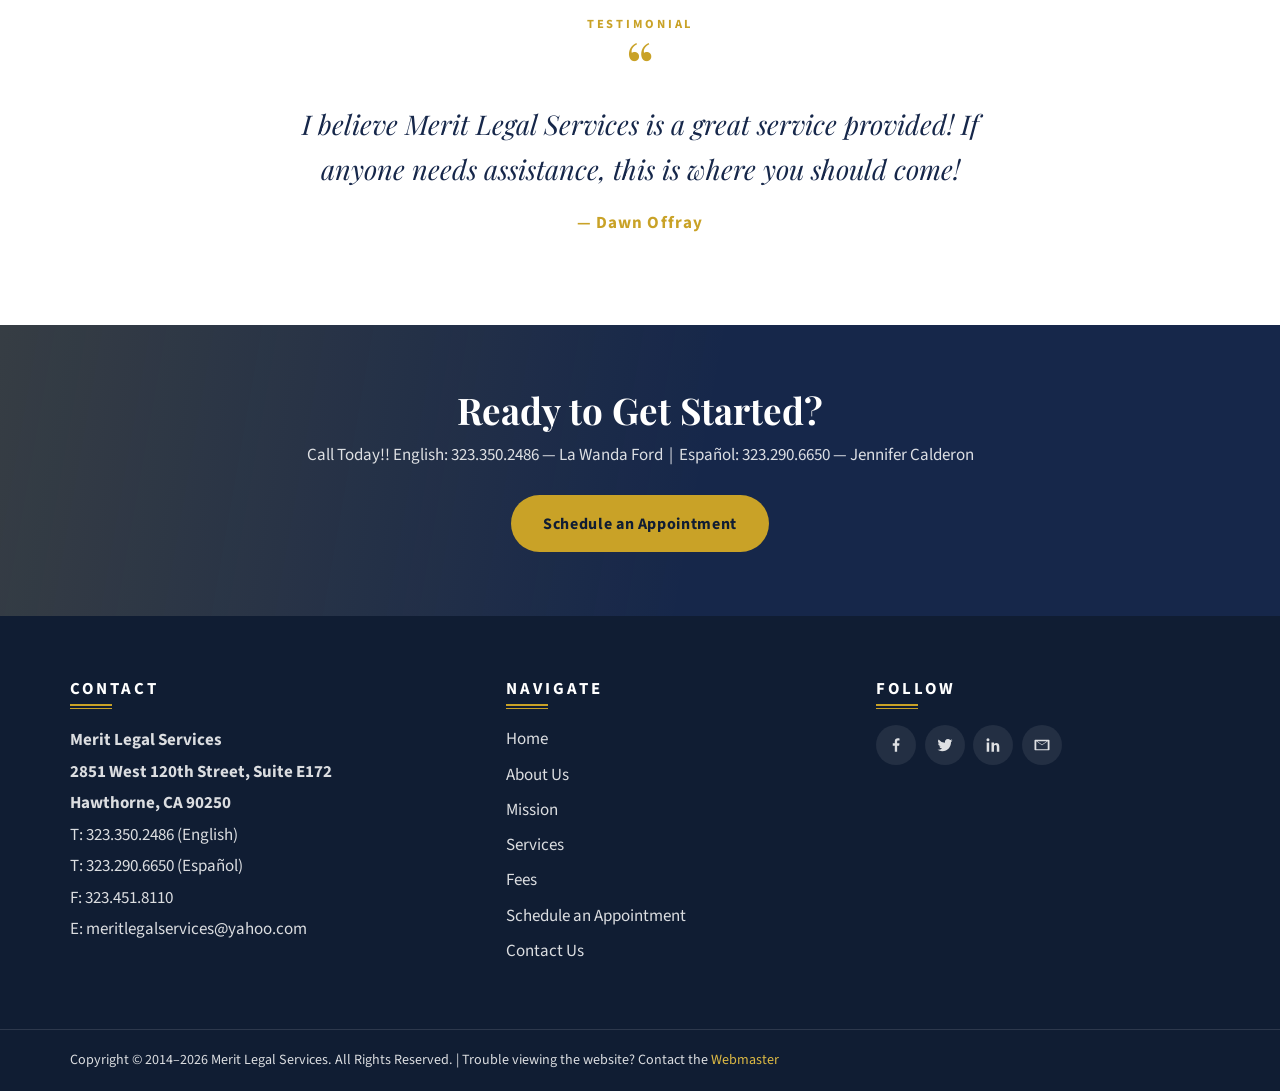
==== commit 1c1079e3: "Add files via upload" ====
--- a/about-us.html
+++ b/about-us.html
@@ -144,9 +144,7 @@
   <!-- ======= Footer ======= -->
   <footer class="site-footer">
     <div class="container footer-main">
-      <div class="footer-brand">
-        <img src="assets/images/logo.png" alt="Merit Legal Services logo" loading="lazy" width="98" height="100">
-        <h3>Contact</h3>
+      <div class="footer-brand">        <h3>Contact</h3>
         <address>
           <strong>Merit Legal Services<br>
           2851 West 120th Street, Suite E172<br>
--- a/css/style.css
+++ b/css/style.css
@@ -269,12 +269,6 @@
     var(--navy-800), url("https://raw.githubusercontent.com/mikevignery/meritlegalservices_v2/refs/heads/main/coverimage.avif");
   overflow: hidden;
 }*/
-.hero::before {
-  content: "";
-  position: absolute; inset: 0;
-  background-image: repeating-linear-gradient(90deg, rgba(255,255,255,.03) 0 1px, transparent 1px 120px);
-  pointer-events: none;
-}
 .hero-inner {
   padding: clamp(4rem, 9vw, 7.5rem) 0;
   text-align: center;
@@ -586,7 +580,6 @@
   border-top: 2px solid var(--gold-500);
   border-bottom: 1px solid var(--gold-500);
 }
-.footer-brand img { height: 56px; margin-bottom: 1rem; }
 .footer-main address { font-style: normal; line-height: 1.85; }
 .footer-main a { color: rgba(255,255,255,.85); }
 .footer-main a:hover { color: var(--gold-400); }
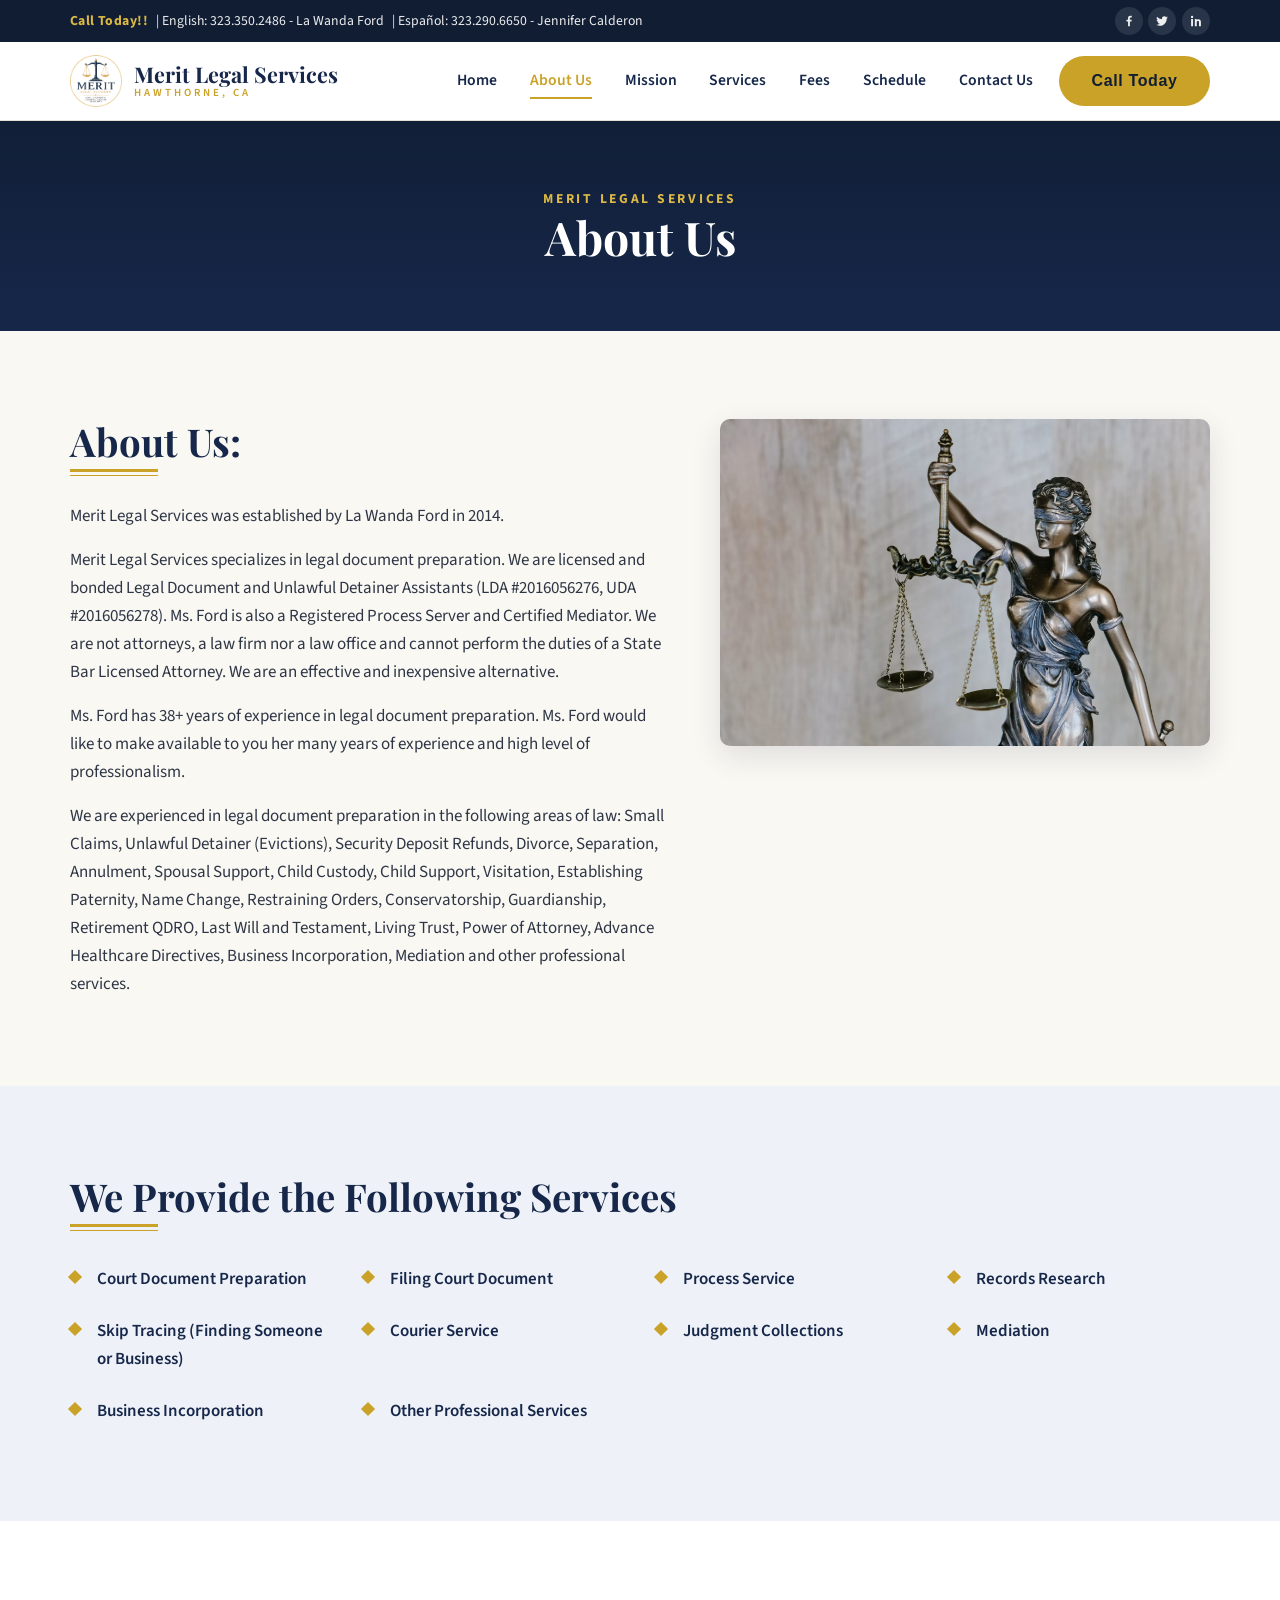
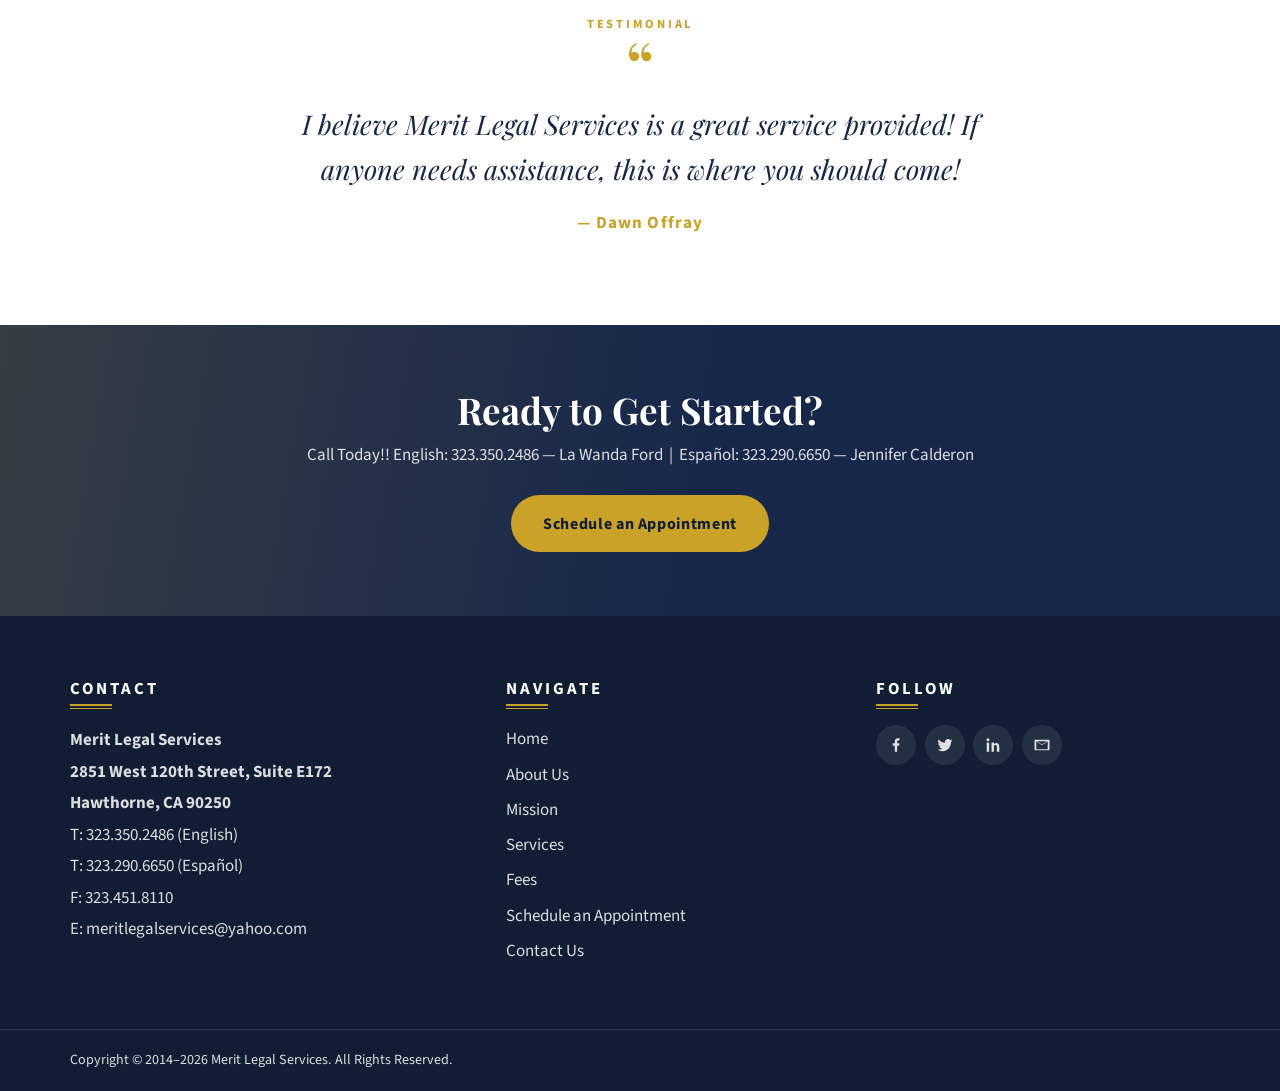
==== commit a08f578b: "Add files via upload" ====
--- a/about-us.html
+++ b/about-us.html
@@ -187,8 +187,7 @@
     </div>
     <div class="footer-bottom">
       <div class="container">
-        <p>Copyright &copy; 2014&ndash;<span data-current-year>2026</span> Merit Legal Services. All Rights Reserved. |
-           Trouble viewing the website? Contact the <a href="mailto:meritlegalservices.webmaster@gmail.com">Webmaster</a></p>
+        <p>Copyright &copy; 2014&ndash;<span data-current-year>2026</span> Merit Legal Services. All Rights Reserved.</p>
       </div>
     </div>
   </footer>
